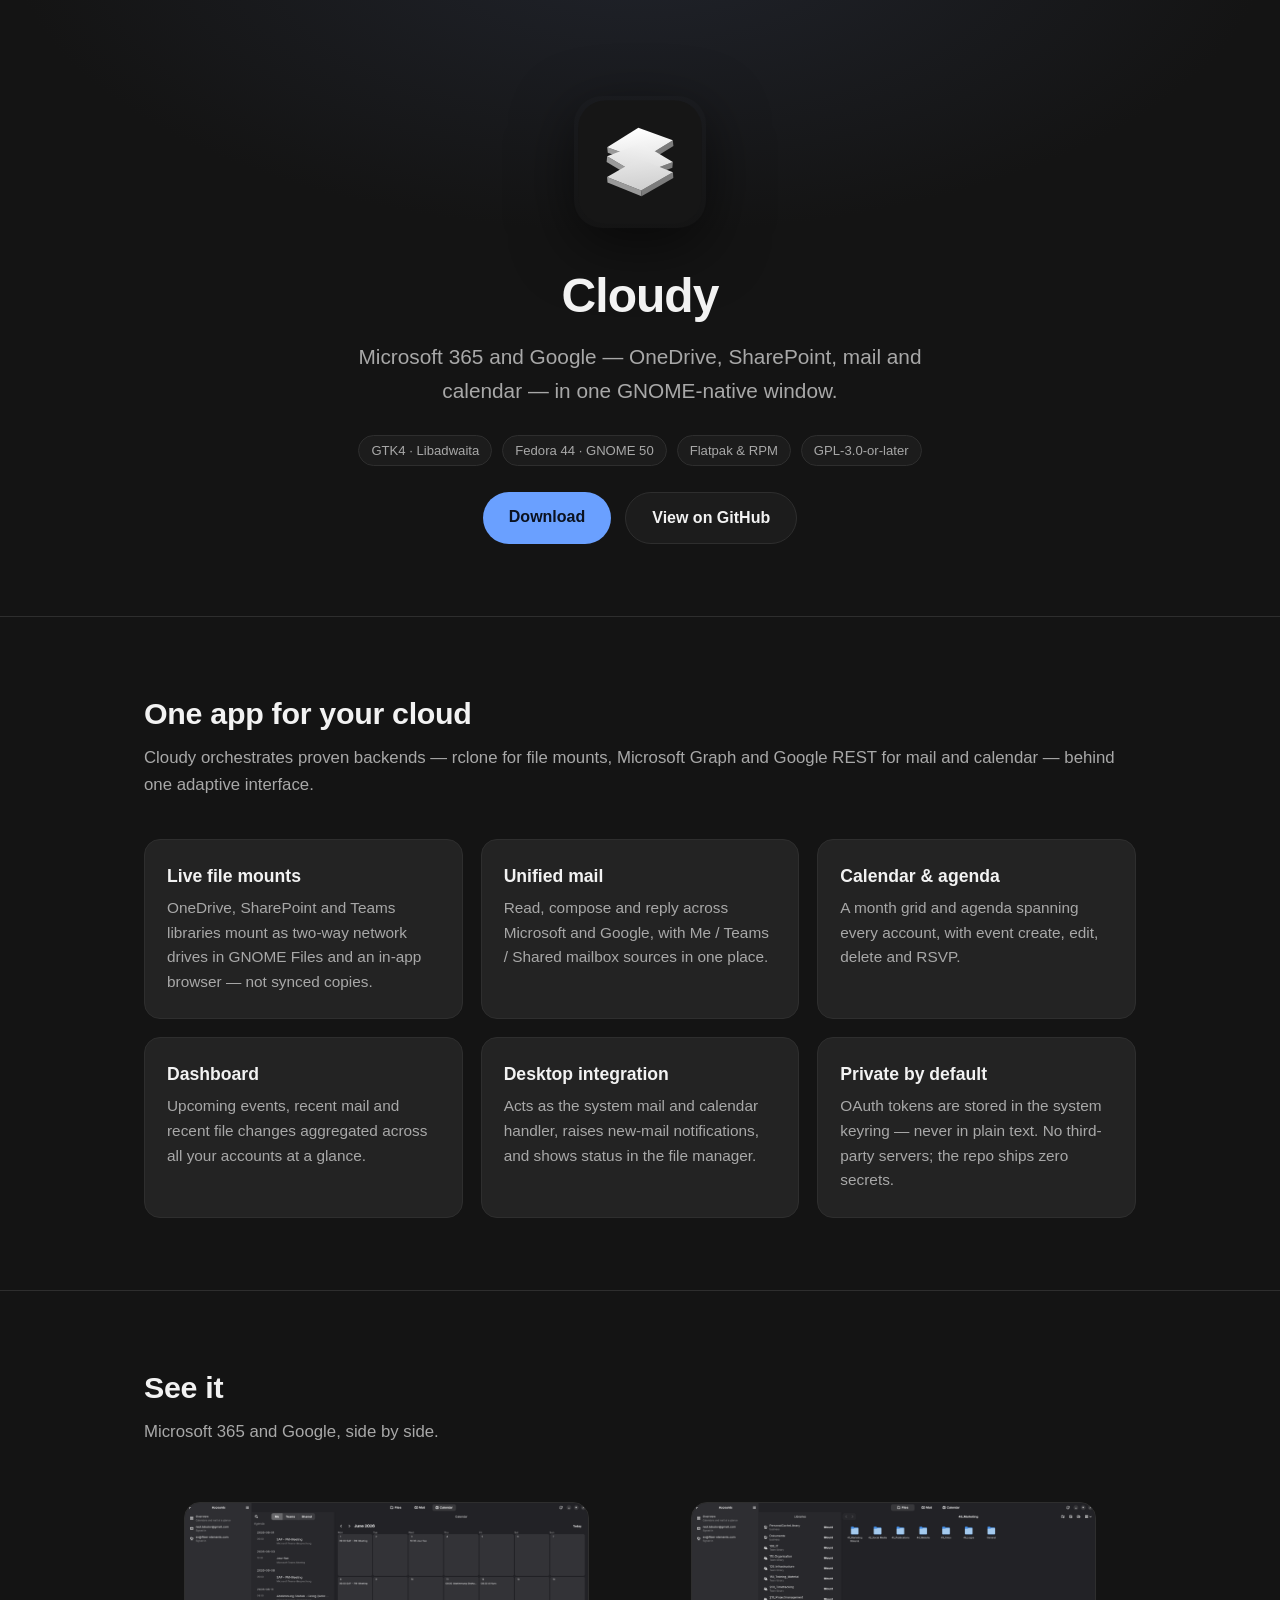
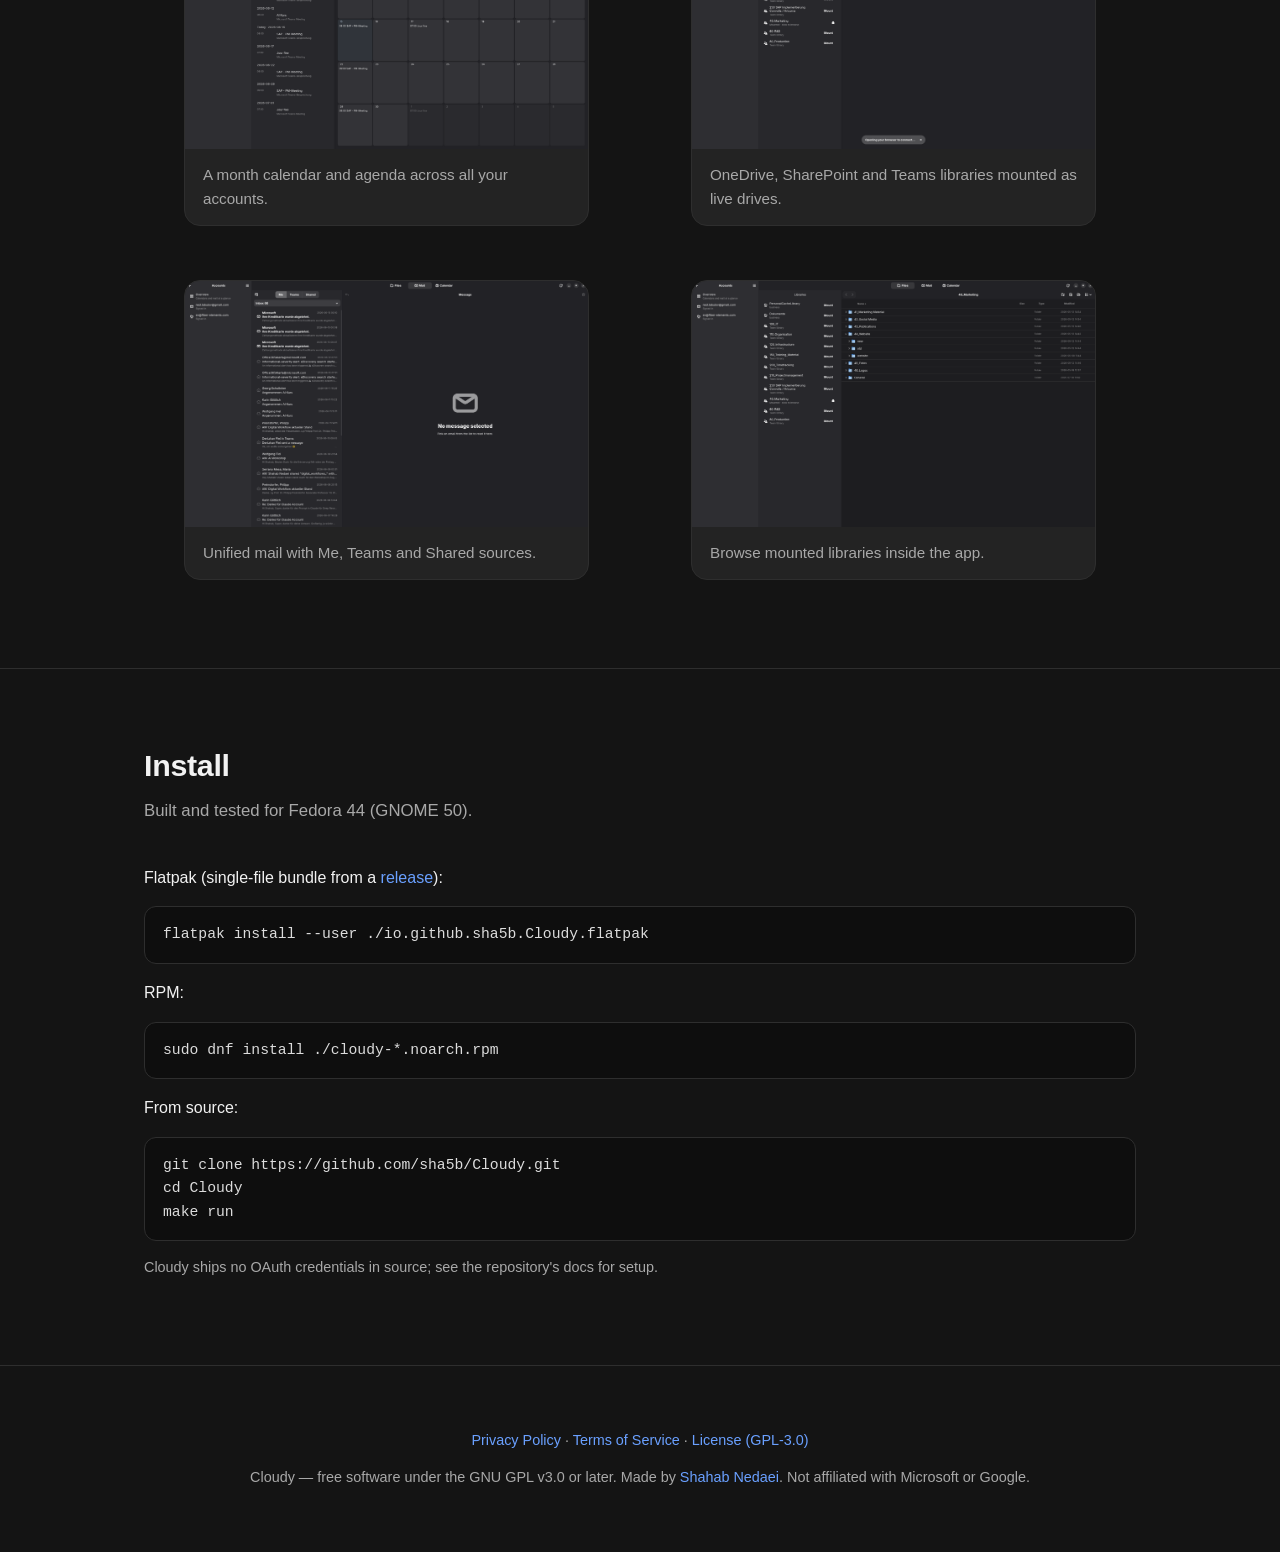
==== docs/index.html @ ebdd62d8 "Pages" ====
<!DOCTYPE html>
<!--
SPDX-License-Identifier: GPL-3.0-or-later
SPDX-FileCopyrightText: 2026 Shahab Nedaei
-->
<html lang="en">
<head>
  <meta charset="UTF-8" />
  <meta name="viewport" content="width=device-width, initial-scale=1.0" />
  <title>Cloudy — OneDrive, SharePoint & unified mail on Linux</title>
  <meta name="description" content="A native GTK4/Libadwaita app bringing Microsoft 365 (OneDrive, SharePoint, Teams, Mail, Calendar) and Google (Gmail, Calendar, Drive) into one GNOME-native window on Fedora." />
  <meta property="og:title" content="Cloudy" />
  <meta property="og:description" content="Microsoft 365 and Google — OneDrive, SharePoint, mail and calendar — in one GNOME-native app." />
  <meta property="og:image" content="https://raw.githubusercontent.com/sha5b/Cloudy/main/docs/assets/calendar.png" />
  <meta property="og:type" content="website" />
  <link rel="icon" href="assets/favicon.ico" sizes="any" />
  <link rel="icon" type="image/png" href="assets/favicon-32.png" />
  <link rel="stylesheet" href="assets/site.css" />
</head>
<body>

  <header class="hero">
    <img class="logo" src="assets/logo.svg" alt="Cloudy logo" />
    <h1>Cloudy</h1>
    <p class="tagline">Microsoft&nbsp;365 and Google — OneDrive, SharePoint, mail and calendar — in one GNOME-native window.</p>
    <div class="badges">
      <span class="badge">GTK4 · Libadwaita</span>
      <span class="badge">Fedora 44 · GNOME 50</span>
      <span class="badge">Flatpak &amp; RPM</span>
      <span class="badge">GPL-3.0-or-later</span>
    </div>
    <div class="cta">
      <a class="btn primary" href="https://github.com/sha5b/Cloudy/releases">Download</a>
      <a class="btn ghost" href="https://github.com/sha5b/Cloudy">View on GitHub</a>
    </div>
  </header>

  <section id="features">
    <div class="wrap">
      <h2>One app for your cloud</h2>
      <p class="lead">Cloudy orchestrates proven backends — rclone for file mounts, Microsoft&nbsp;Graph and Google&nbsp;REST for mail and calendar — behind one adaptive interface.</p>
      <div class="features">
        <div class="feature">
          <h3>Live file mounts</h3>
          <p>OneDrive, SharePoint and Teams libraries mount as two-way network drives in GNOME Files and an in-app browser — not synced copies.</p>
        </div>
        <div class="feature">
          <h3>Unified mail</h3>
          <p>Read, compose and reply across Microsoft and Google, with Me / Teams / Shared mailbox sources in one place.</p>
        </div>
        <div class="feature">
          <h3>Calendar &amp; agenda</h3>
          <p>A month grid and agenda spanning every account, with event create, edit, delete and RSVP.</p>
        </div>
        <div class="feature">
          <h3>Dashboard</h3>
          <p>Upcoming events, recent mail and recent file changes aggregated across all your accounts at a glance.</p>
        </div>
        <div class="feature">
          <h3>Desktop integration</h3>
          <p>Acts as the system mail and calendar handler, raises new-mail notifications, and shows status in the file manager.</p>
        </div>
        <div class="feature">
          <h3>Private by default</h3>
          <p>OAuth tokens are stored in the system keyring — never in plain text. No third-party servers; the repo ships zero secrets.</p>
        </div>
      </div>
    </div>
  </section>

  <section id="screenshots">
    <div class="wrap">
      <h2>See it</h2>
      <p class="lead">Microsoft&nbsp;365 and Google, side by side.</p>
      <div class="shots">
        <figure class="shot">
          <img src="assets/calendar.png" alt="Month calendar and agenda" loading="lazy" />
          <figcaption>A month calendar and agenda across all your accounts.</figcaption>
        </figure>
        <figure class="shot">
          <img src="assets/files-libraries.png" alt="OneDrive, SharePoint and Teams libraries" loading="lazy" />
          <figcaption>OneDrive, SharePoint and Teams libraries mounted as live drives.</figcaption>
        </figure>
        <figure class="shot">
          <img src="assets/mail.png" alt="Unified mail with Me, Teams and Shared sources" loading="lazy" />
          <figcaption>Unified mail with Me, Teams and Shared sources.</figcaption>
        </figure>
        <figure class="shot">
          <img src="assets/files-browser.png" alt="In-app file browser" loading="lazy" />
          <figcaption>Browse mounted libraries inside the app.</figcaption>
        </figure>
      </div>
    </div>
  </section>

  <section id="install" class="install">
    <div class="wrap">
      <h2>Install</h2>
      <p class="lead">Built and tested for Fedora&nbsp;44 (GNOME&nbsp;50).</p>
      <p>Flatpak (single-file bundle from a <a href="https://github.com/sha5b/Cloudy/releases">release</a>):</p>
      <pre>flatpak install --user ./io.github.sha5b.Cloudy.flatpak</pre>
      <p>RPM:</p>
      <pre>sudo dnf install ./cloudy-*.noarch.rpm</pre>
      <p>From source:</p>
      <pre>git clone https://github.com/sha5b/Cloudy.git
cd Cloudy
make run</pre>
      <p class="note">Cloudy ships no OAuth credentials in source; see the repository's docs for setup.</p>
    </div>
  </section>

  <footer>
    <p>
      <a href="privacy.html">Privacy Policy</a> ·
      <a href="terms.html">Terms of Service</a> ·
      <a href="https://github.com/sha5b/Cloudy/blob/main/COPYING">License (GPL-3.0)</a>
    </p>
    <p>Cloudy — free software under the GNU GPL v3.0 or later.
      Made by <a href="https://github.com/sha5b">Shahab Nedaei</a>.
      Not affiliated with Microsoft or Google.</p>
  </footer>

</body>
</html>
---- docs/assets/site.css ----
/* SPDX-License-Identifier: GPL-3.0-or-later
 * SPDX-FileCopyrightText: 2026 Shahab Nedaei
 * Cloudy project page styles. */

:root {
  --bg: #141414;
  --bg-2: #1c1c1c;
  --card: #232323;
  --line: #2e2e2e;
  --fg: #f2f2f2;
  --fg-dim: #a8a8a8;
  --accent: #6aa0ff;
  --radius: 16px;
  --maxw: 1040px;
}

* { box-sizing: border-box; }

html { scroll-behavior: smooth; }

body {
  margin: 0;
  background: var(--bg);
  color: var(--fg);
  font-family: -apple-system, "Inter", "Cantarell", "Segoe UI", Roboto, sans-serif;
  line-height: 1.6;
  -webkit-font-smoothing: antialiased;
}

a { color: var(--accent); text-decoration: none; }
a:hover { text-decoration: underline; }

.wrap { max-width: var(--maxw); margin: 0 auto; padding: 0 24px; }

/* Hero */
.hero {
  text-align: center;
  padding: 96px 24px 72px;
  background: radial-gradient(900px 420px at 50% -10%, #20232b 0%, var(--bg) 70%);
  border-bottom: 1px solid var(--line);
}
.hero img.logo {
  width: 132px; height: 132px;
  border-radius: 28px;
  box-shadow: 0 18px 60px rgba(0,0,0,.55);
}
.hero h1 { font-size: 3rem; margin: 22px 0 6px; letter-spacing: -0.02em; }
.hero .tagline { font-size: 1.3rem; color: var(--fg-dim); margin: 0 auto 28px; max-width: 640px; }

.badges { display: flex; gap: 10px; justify-content: center; flex-wrap: wrap; margin-bottom: 26px; }
.badge {
  font-size: .82rem; color: var(--fg-dim);
  border: 1px solid var(--line); border-radius: 999px;
  padding: 4px 12px; background: var(--bg-2);
}

.cta { display: flex; gap: 14px; justify-content: center; flex-wrap: wrap; }
.btn {
  display: inline-block; padding: 12px 26px; border-radius: 999px;
  font-weight: 600; font-size: 1rem;
}
.btn.primary { background: var(--accent); color: #0b1220; }
.btn.primary:hover { filter: brightness(1.08); text-decoration: none; }
.btn.ghost { border: 1px solid var(--line); color: var(--fg); background: var(--bg-2); }
.btn.ghost:hover { border-color: var(--accent); text-decoration: none; }

/* Sections */
section { padding: 72px 0; border-bottom: 1px solid var(--line); }
section h2 { font-size: 1.9rem; margin: 0 0 8px; letter-spacing: -0.01em; }
section .lead { color: var(--fg-dim); margin: 0 0 40px; font-size: 1.05rem; }

/* Features */
.features { display: grid; grid-template-columns: repeat(auto-fit, minmax(260px, 1fr)); gap: 18px; }
.feature {
  background: var(--card); border: 1px solid var(--line);
  border-radius: var(--radius); padding: 22px 22px 24px;
}
.feature h3 { margin: 0 0 6px; font-size: 1.1rem; }
.feature p { margin: 0; color: var(--fg-dim); font-size: .96rem; }

/* Screenshots */
.shots { display: grid; grid-template-columns: 1fr 1fr; gap: 22px; }
.shot { background: var(--card); border: 1px solid var(--line); border-radius: var(--radius); overflow: hidden; }
.shot img { display: block; width: 100%; height: auto; }
.shot figcaption { padding: 14px 18px; color: var(--fg-dim); font-size: .95rem; }
@media (max-width: 720px) { .shots { grid-template-columns: 1fr; } .hero h1 { font-size: 2.3rem; } }

/* Install */
.install pre {
  background: #0e0e0e; border: 1px solid var(--line); border-radius: 12px;
  padding: 16px 18px; overflow-x: auto; color: #dcdcdc; font-size: .92rem;
  font-family: "JetBrains Mono", "Fira Code", ui-monospace, SFMono-Regular, monospace;
}
.note { color: var(--fg-dim); font-size: .9rem; }

footer { text-align: center; color: var(--fg-dim); padding: 48px 24px; font-size: .9rem; }
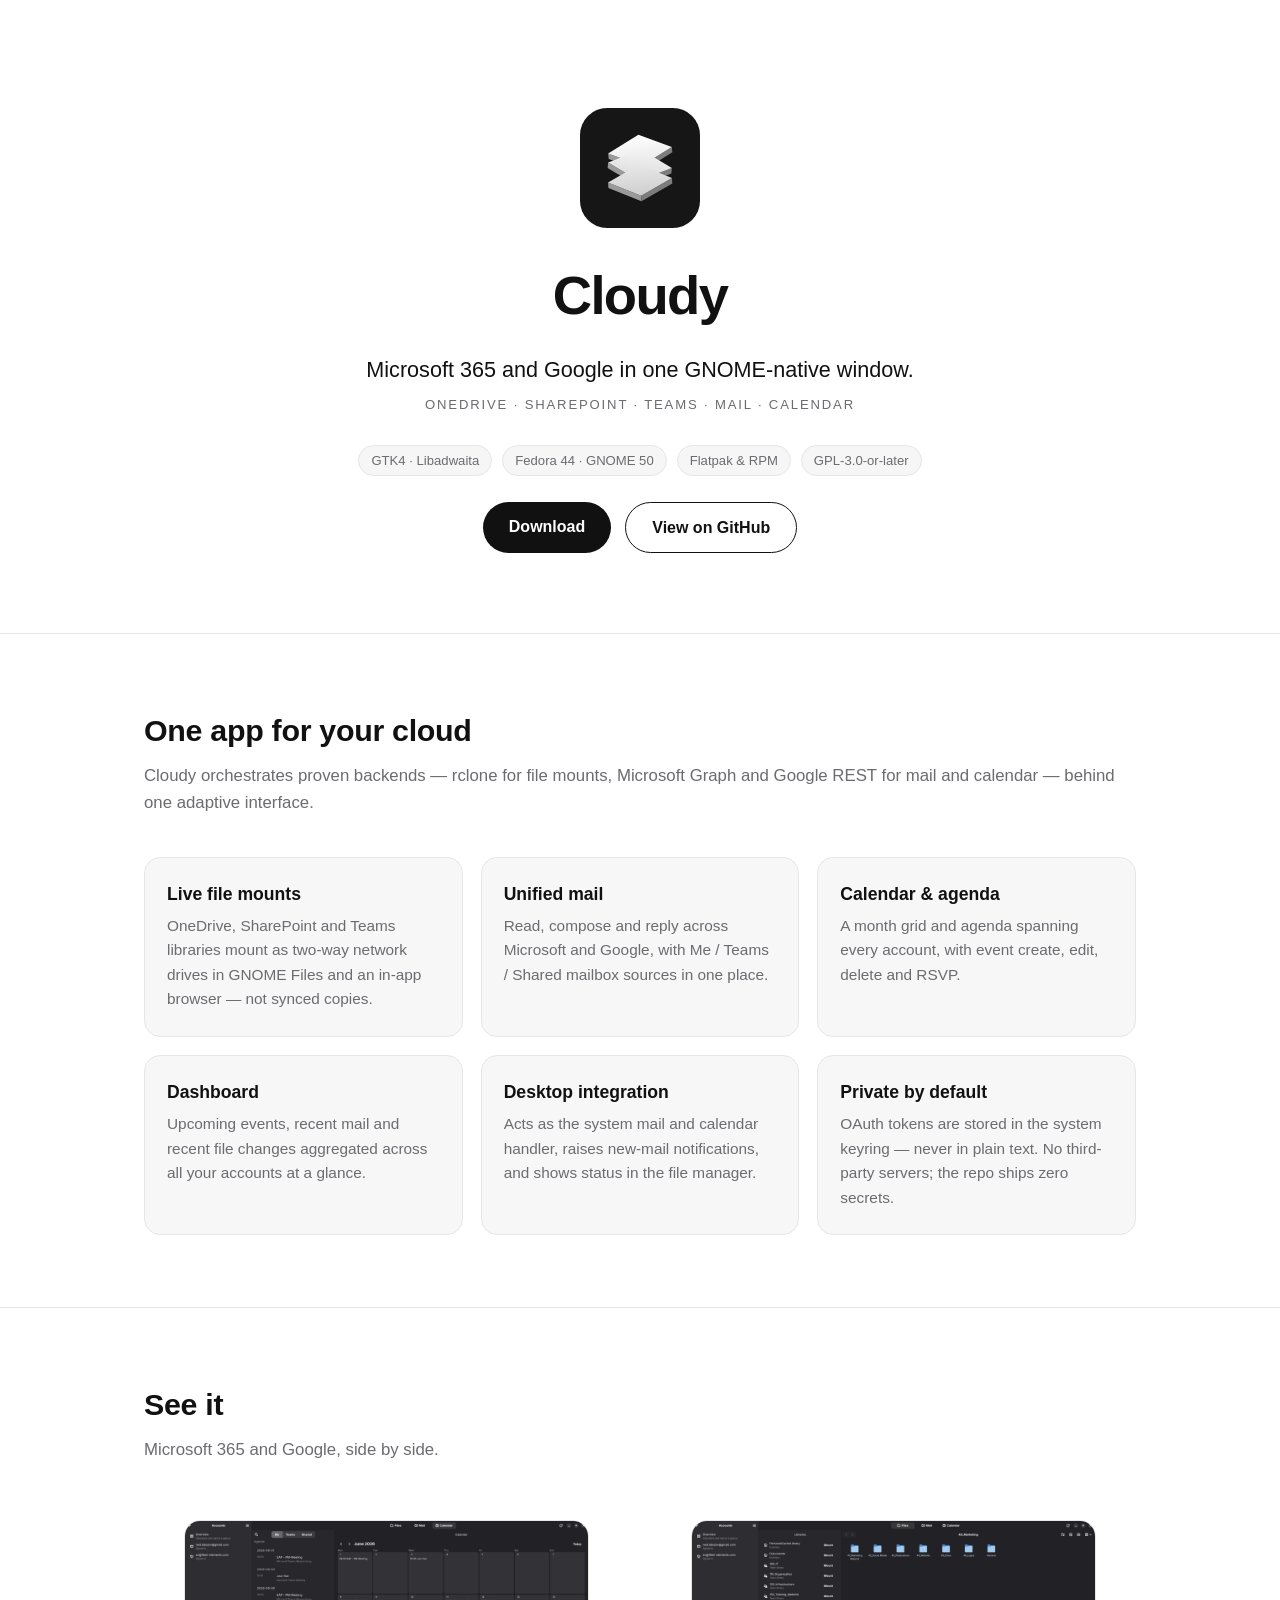
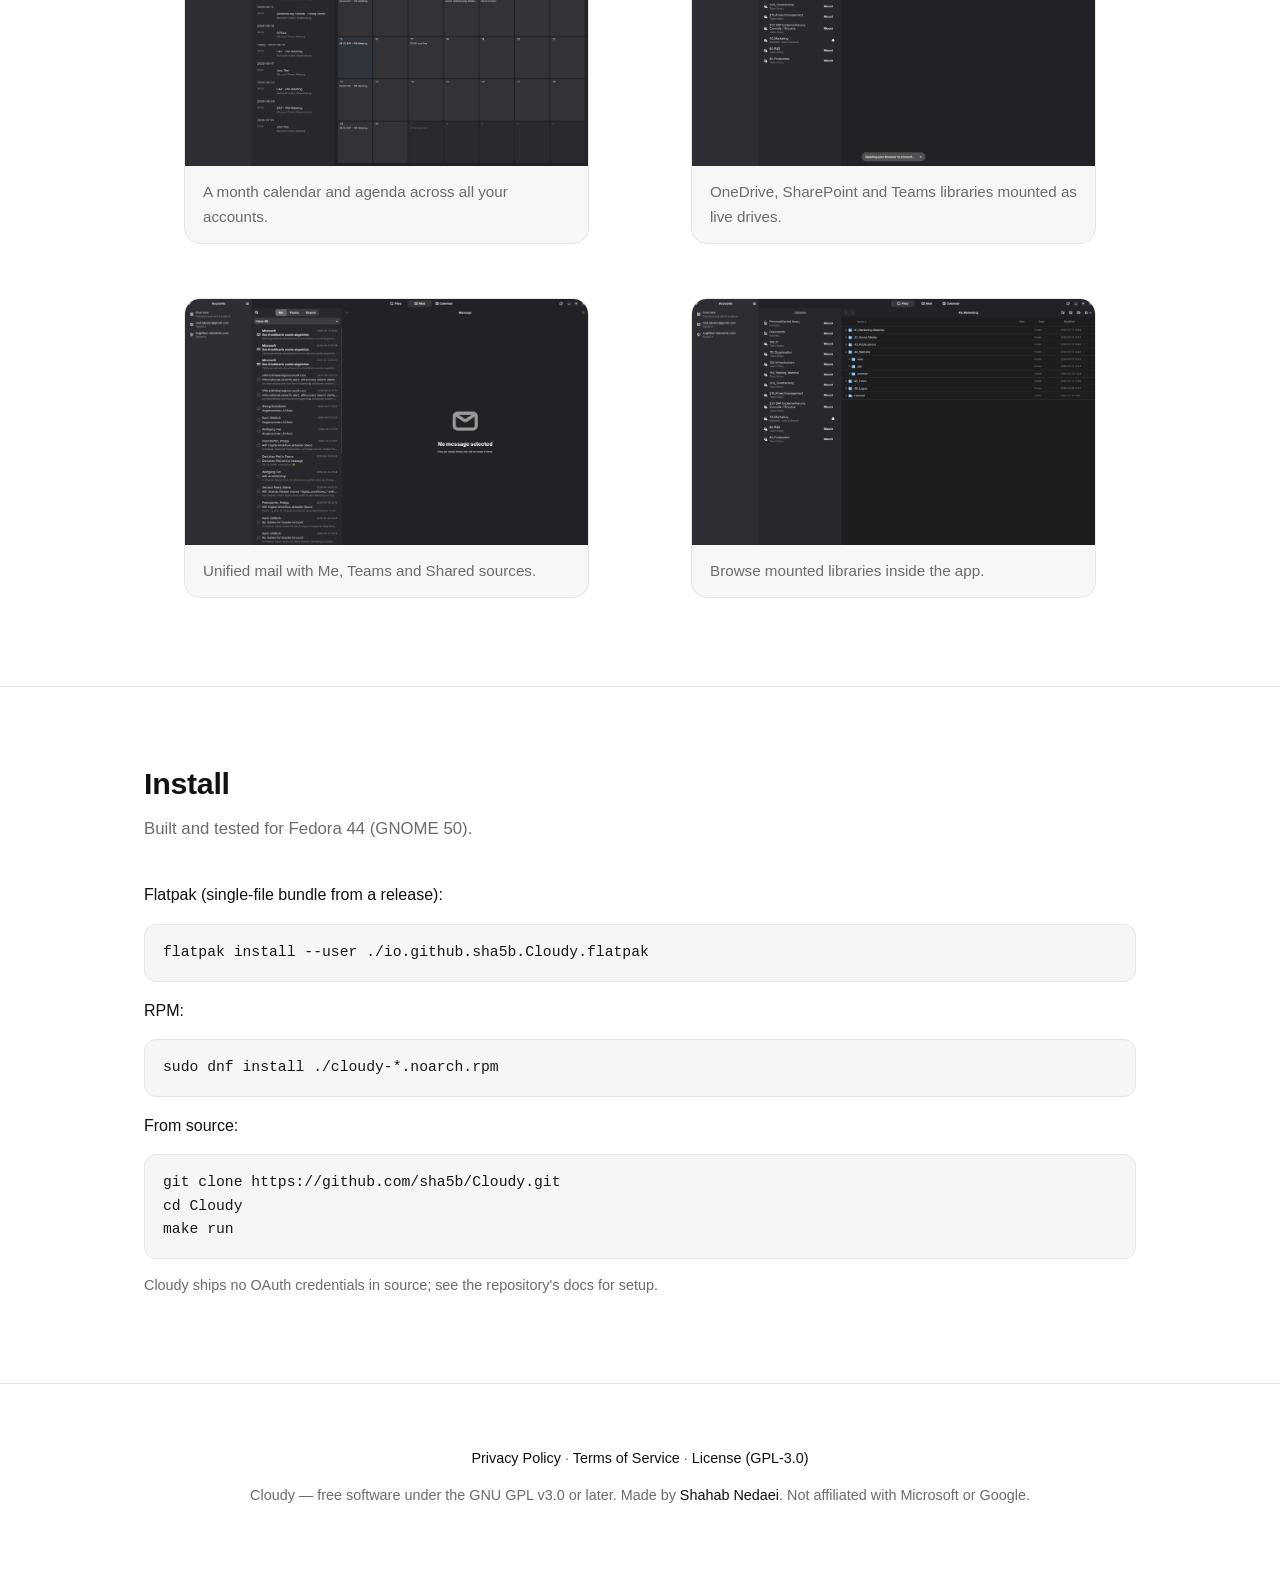
==== commit 3e3d72af: "Updat eActions" ====
--- a/docs/index.html
+++ b/docs/index.html
@@ -11,8 +11,15 @@
   <meta name="description" content="A native GTK4/Libadwaita app bringing Microsoft 365 (OneDrive, SharePoint, Teams, Mail, Calendar) and Google (Gmail, Calendar, Drive) into one GNOME-native window on Fedora." />
   <meta property="og:title" content="Cloudy" />
   <meta property="og:description" content="Microsoft 365 and Google — OneDrive, SharePoint, mail and calendar — in one GNOME-native app." />
-  <meta property="og:image" content="https://raw.githubusercontent.com/sha5b/Cloudy/main/docs/assets/calendar.png" />
+  <meta property="og:image" content="https://raw.githubusercontent.com/sha5b/Cloudy/main/docs/assets/og-image.png" />
+  <meta property="og:image:width" content="1200" />
+  <meta property="og:image:height" content="630" />
   <meta property="og:type" content="website" />
+  <meta property="og:url" content="https://sha5b.github.io/Cloudy/" />
+  <meta name="twitter:card" content="summary_large_image" />
+  <meta name="twitter:title" content="Cloudy" />
+  <meta name="twitter:description" content="Microsoft 365 and Google — OneDrive, SharePoint, mail and calendar — in one GNOME-native app." />
+  <meta name="twitter:image" content="https://raw.githubusercontent.com/sha5b/Cloudy/main/docs/assets/og-image.png" />
   <link rel="icon" href="assets/favicon.ico" sizes="any" />
   <link rel="icon" type="image/png" href="assets/favicon-32.png" />
   <link rel="stylesheet" href="assets/site.css" />
@@ -22,7 +29,8 @@
   <header class="hero">
     <img class="logo" src="assets/logo.svg" alt="Cloudy logo" />
     <h1>Cloudy</h1>
-    <p class="tagline">Microsoft&nbsp;365 and Google — OneDrive, SharePoint, mail and calendar — in one GNOME-native window.</p>
+    <p class="tagline">Microsoft&nbsp;365 and Google in one GNOME-native window.</p>
+    <p class="subtagline">OneDrive · SharePoint · Teams · Mail · Calendar</p>
     <div class="badges">
       <span class="badge">GTK4 · Libadwaita</span>
       <span class="badge">Fedora 44 · GNOME 50</span>
--- a/docs/assets/site.css
+++ b/docs/assets/site.css
@@ -3,13 +3,14 @@
  * Cloudy project page styles. */
 
 :root {
-  --bg: #141414;
-  --bg-2: #1c1c1c;
-  --card: #232323;
-  --line: #2e2e2e;
-  --fg: #f2f2f2;
-  --fg-dim: #a8a8a8;
-  --accent: #6aa0ff;
+  --bg: #ffffff;
+  --bg-2: #f6f6f7;
+  --card: #f7f7f8;
+  --line: #e6e6e9;
+  --fg: #111111;
+  --fg-dim: #6b6b70;
+  --accent: #111111;
+  --accent-hover: #333333;
   --radius: 16px;
   --maxw: 1040px;
 }
@@ -35,17 +36,28 @@
 /* Hero */
 .hero {
   text-align: center;
-  padding: 96px 24px 72px;
-  background: radial-gradient(900px 420px at 50% -10%, #20232b 0%, var(--bg) 70%);
+  padding: 104px 24px 80px;
+  background: var(--bg);
   border-bottom: 1px solid var(--line);
 }
+/* Logo sits flush — no shadow/rounded box, so it doesn't read as a white tile. */
 .hero img.logo {
-  width: 132px; height: 132px;
-  border-radius: 28px;
-  box-shadow: 0 18px 60px rgba(0,0,0,.55);
+  width: 128px; height: 128px;
+  display: block;
+  margin: 0 auto;
 }
-.hero h1 { font-size: 3rem; margin: 22px 0 6px; letter-spacing: -0.02em; }
-.hero .tagline { font-size: 1.3rem; color: var(--fg-dim); margin: 0 auto 28px; max-width: 640px; }
+.hero h1 {
+  font-size: 3.4rem; font-weight: 800;
+  margin: 20px 0 14px; letter-spacing: -0.03em; color: var(--fg);
+}
+.hero .tagline {
+  font-size: 1.35rem; color: var(--fg); margin: 0 auto 6px;
+  max-width: 680px; font-weight: 500;
+}
+.hero .subtagline {
+  font-size: .82rem; color: var(--fg-dim); margin: 0 auto 30px;
+  text-transform: uppercase; letter-spacing: .14em;
+}
 
 .badges { display: flex; gap: 10px; justify-content: center; flex-wrap: wrap; margin-bottom: 26px; }
 .badge {
@@ -59,10 +71,10 @@
   display: inline-block; padding: 12px 26px; border-radius: 999px;
   font-weight: 600; font-size: 1rem;
 }
-.btn.primary { background: var(--accent); color: #0b1220; }
-.btn.primary:hover { filter: brightness(1.08); text-decoration: none; }
-.btn.ghost { border: 1px solid var(--line); color: var(--fg); background: var(--bg-2); }
-.btn.ghost:hover { border-color: var(--accent); text-decoration: none; }
+.btn.primary { background: var(--accent); color: #ffffff; }
+.btn.primary:hover { background: var(--accent-hover); text-decoration: none; }
+.btn.ghost { border: 1px solid var(--fg); color: var(--fg); background: transparent; }
+.btn.ghost:hover { background: var(--fg); color: #ffffff; text-decoration: none; }
 
 /* Sections */
 section { padding: 72px 0; border-bottom: 1px solid var(--line); }
@@ -87,8 +99,8 @@
 
 /* Install */
 .install pre {
-  background: #0e0e0e; border: 1px solid var(--line); border-radius: 12px;
-  padding: 16px 18px; overflow-x: auto; color: #dcdcdc; font-size: .92rem;
+  background: var(--bg-2); border: 1px solid var(--line); border-radius: 12px;
+  padding: 16px 18px; overflow-x: auto; color: #18181b; font-size: .92rem;
   font-family: "JetBrains Mono", "Fira Code", ui-monospace, SFMono-Regular, monospace;
 }
 .note { color: var(--fg-dim); font-size: .9rem; }
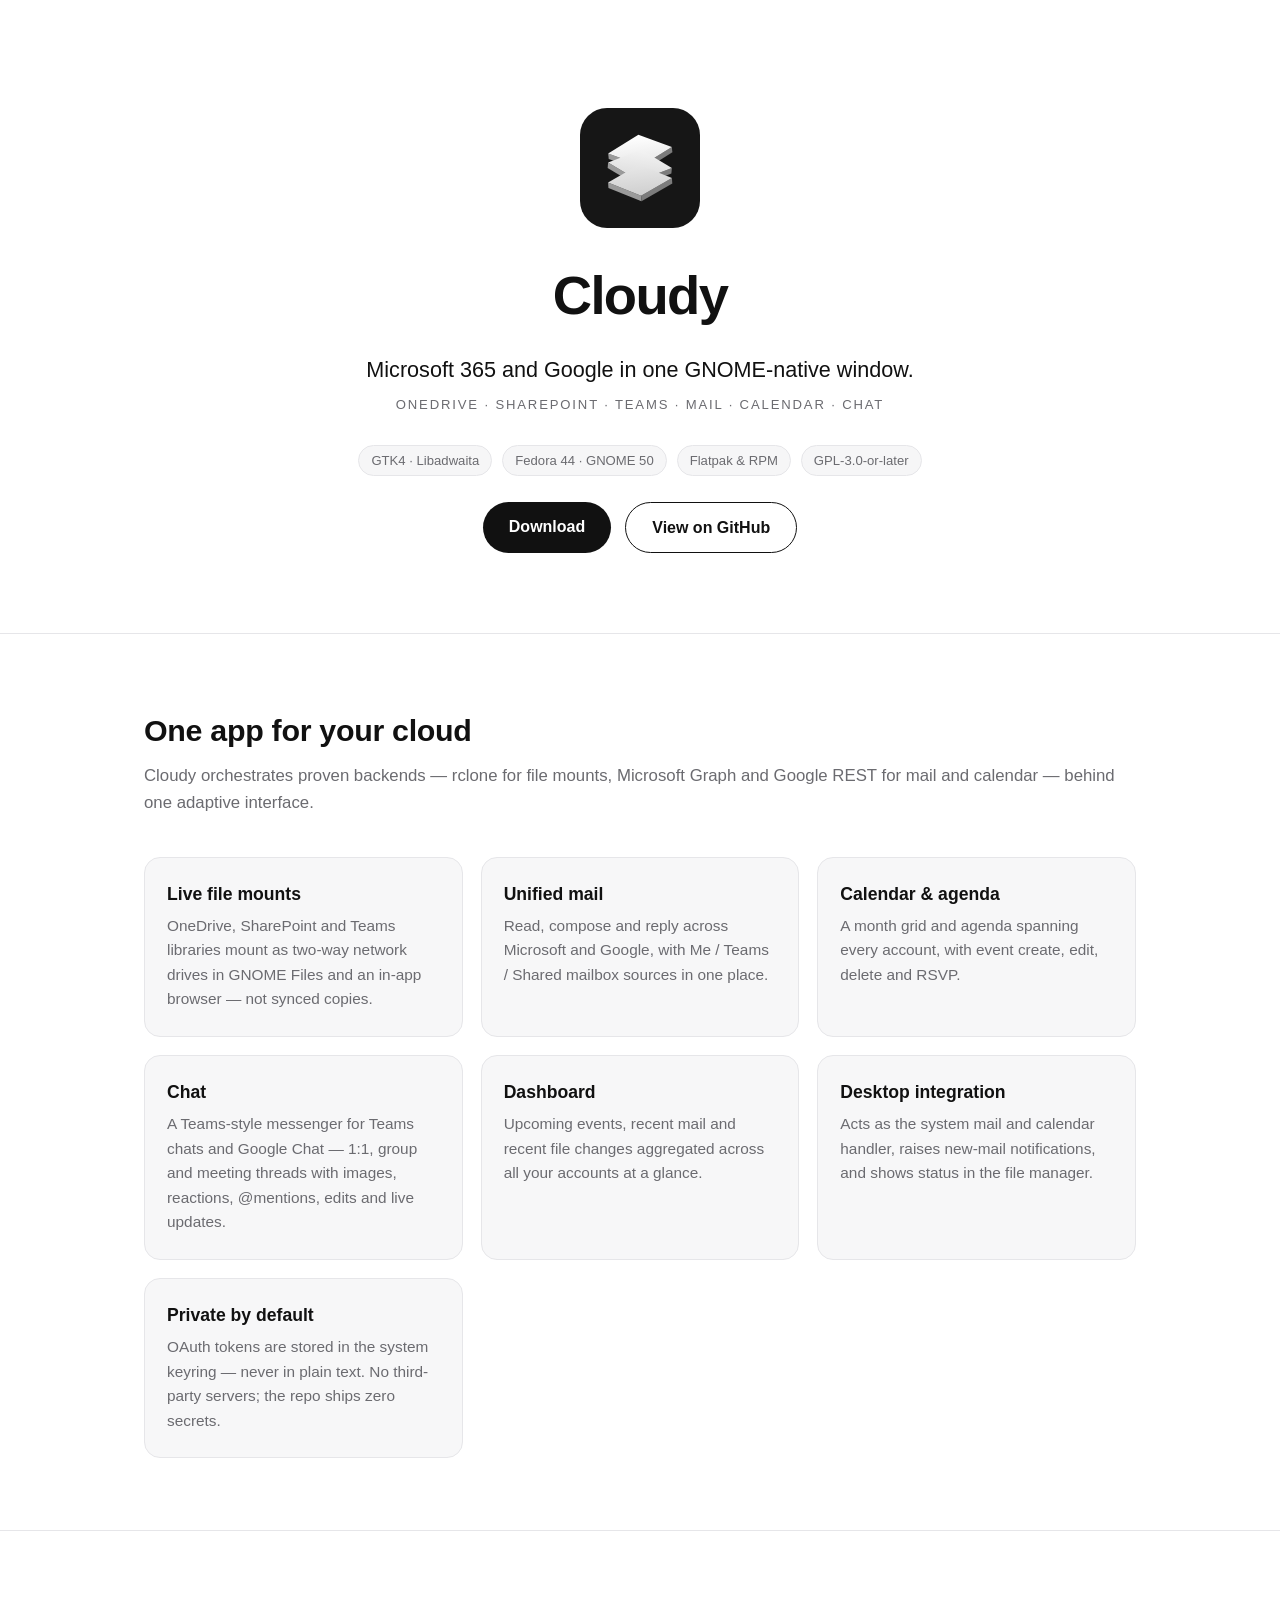
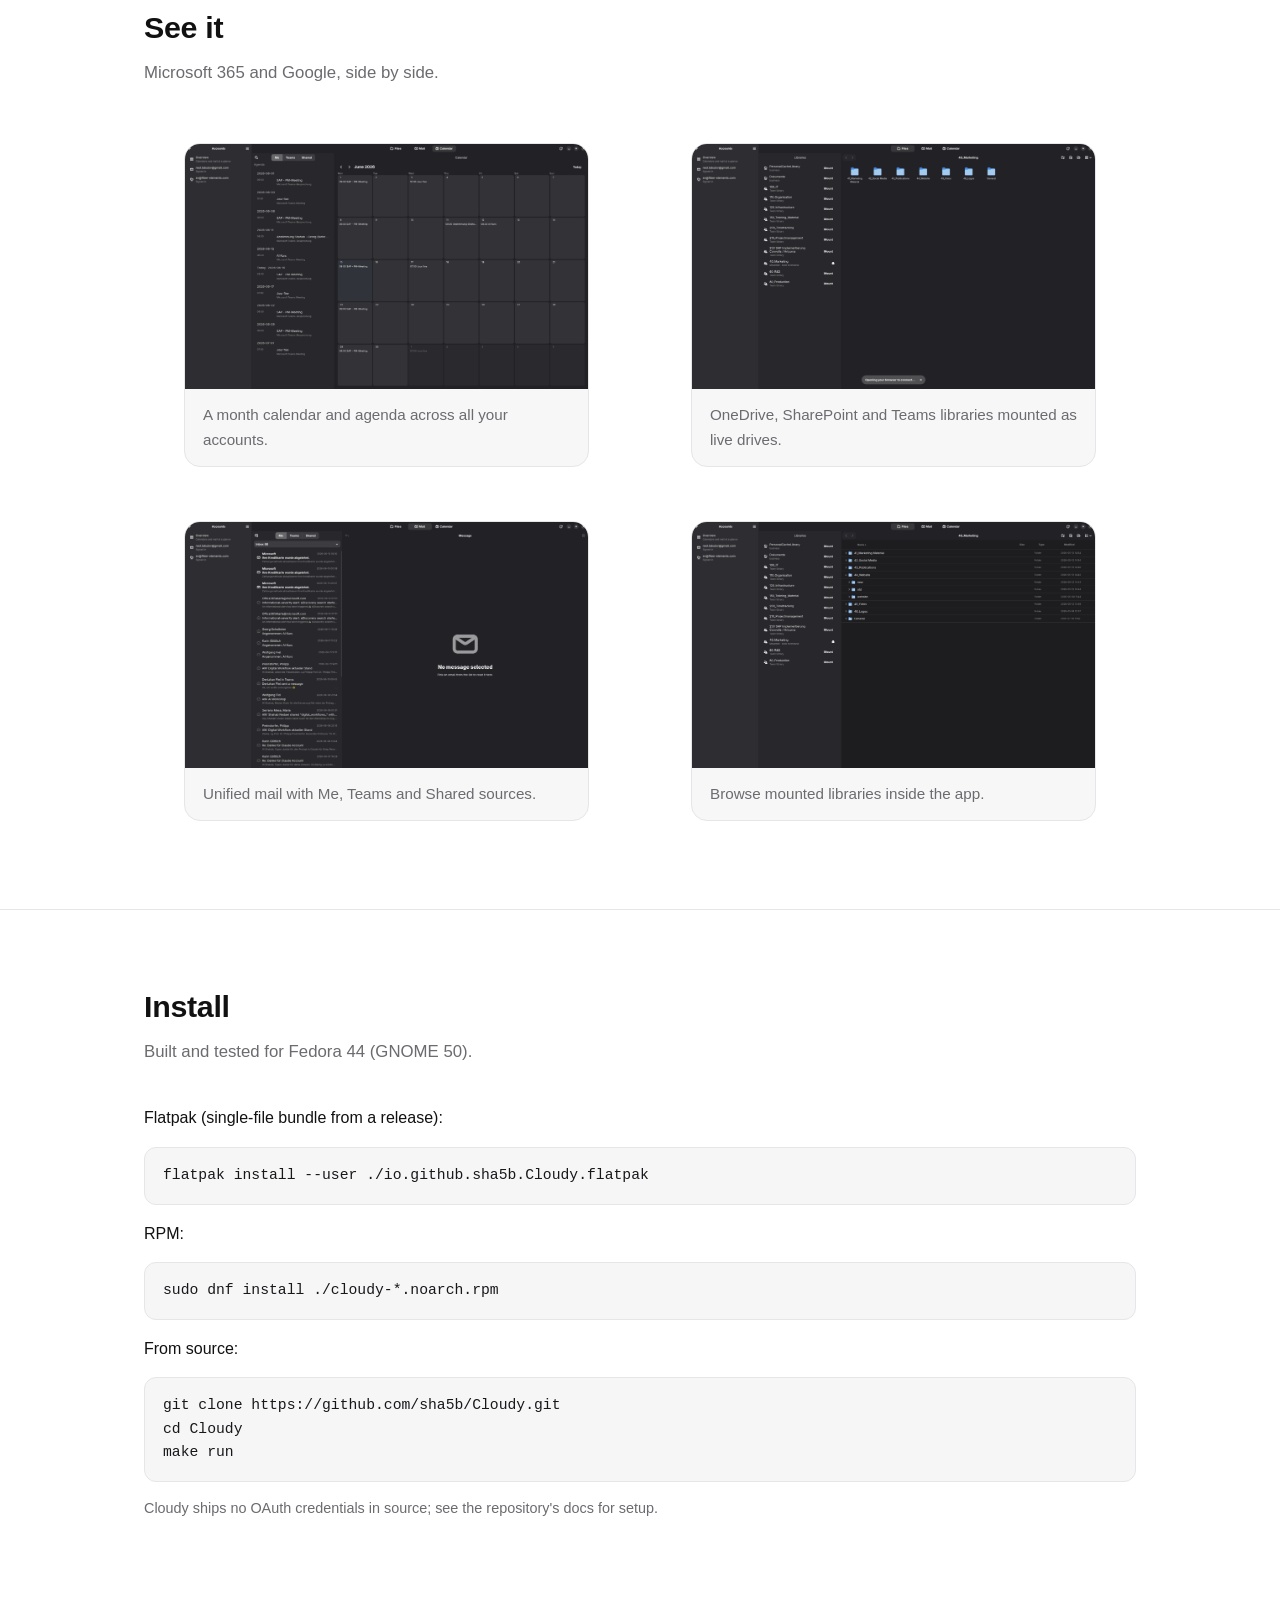
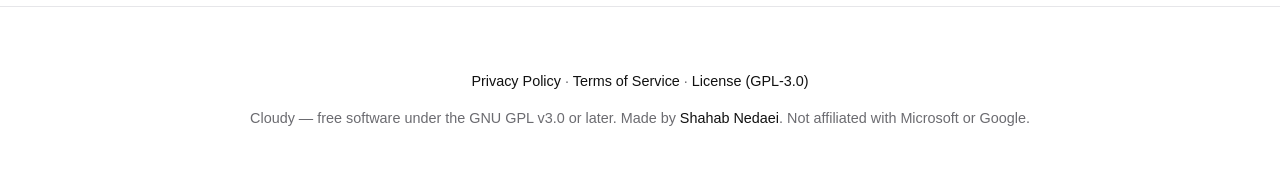
==== commit 3730c10f: "Add Chat capability with enhanced UI and performance improvements" ====
--- a/docs/index.html
+++ b/docs/index.html
@@ -8,7 +8,7 @@
   <meta charset="UTF-8" />
   <meta name="viewport" content="width=device-width, initial-scale=1.0" />
   <title>Cloudy — OneDrive, SharePoint & unified mail on Linux</title>
-  <meta name="description" content="A native GTK4/Libadwaita app bringing Microsoft 365 (OneDrive, SharePoint, Teams, Mail, Calendar) and Google (Gmail, Calendar, Drive) into one GNOME-native window on Fedora." />
+  <meta name="description" content="A native GTK4/Libadwaita app bringing Microsoft 365 (OneDrive, SharePoint, Teams, Mail, Calendar, Chat) and Google (Gmail, Calendar, Drive, Chat) into one GNOME-native window on Fedora." />
   <meta property="og:title" content="Cloudy" />
   <meta property="og:description" content="Microsoft 365 and Google — OneDrive, SharePoint, mail and calendar — in one GNOME-native app." />
   <meta property="og:image" content="https://raw.githubusercontent.com/sha5b/Cloudy/main/docs/assets/og-image.png" />
@@ -30,7 +30,7 @@
     <img class="logo" src="assets/logo.svg" alt="Cloudy logo" />
     <h1>Cloudy</h1>
     <p class="tagline">Microsoft&nbsp;365 and Google in one GNOME-native window.</p>
-    <p class="subtagline">OneDrive · SharePoint · Teams · Mail · Calendar</p>
+    <p class="subtagline">OneDrive · SharePoint · Teams · Mail · Calendar · Chat</p>
     <div class="badges">
       <span class="badge">GTK4 · Libadwaita</span>
       <span class="badge">Fedora 44 · GNOME 50</span>
@@ -59,6 +59,10 @@
         <div class="feature">
           <h3>Calendar &amp; agenda</h3>
           <p>A month grid and agenda spanning every account, with event create, edit, delete and RSVP.</p>
+        </div>
+        <div class="feature">
+          <h3>Chat</h3>
+          <p>A Teams-style messenger for Teams chats and Google Chat — 1:1, group and meeting threads with images, reactions, @mentions, edits and live updates.</p>
         </div>
         <div class="feature">
           <h3>Dashboard</h3>
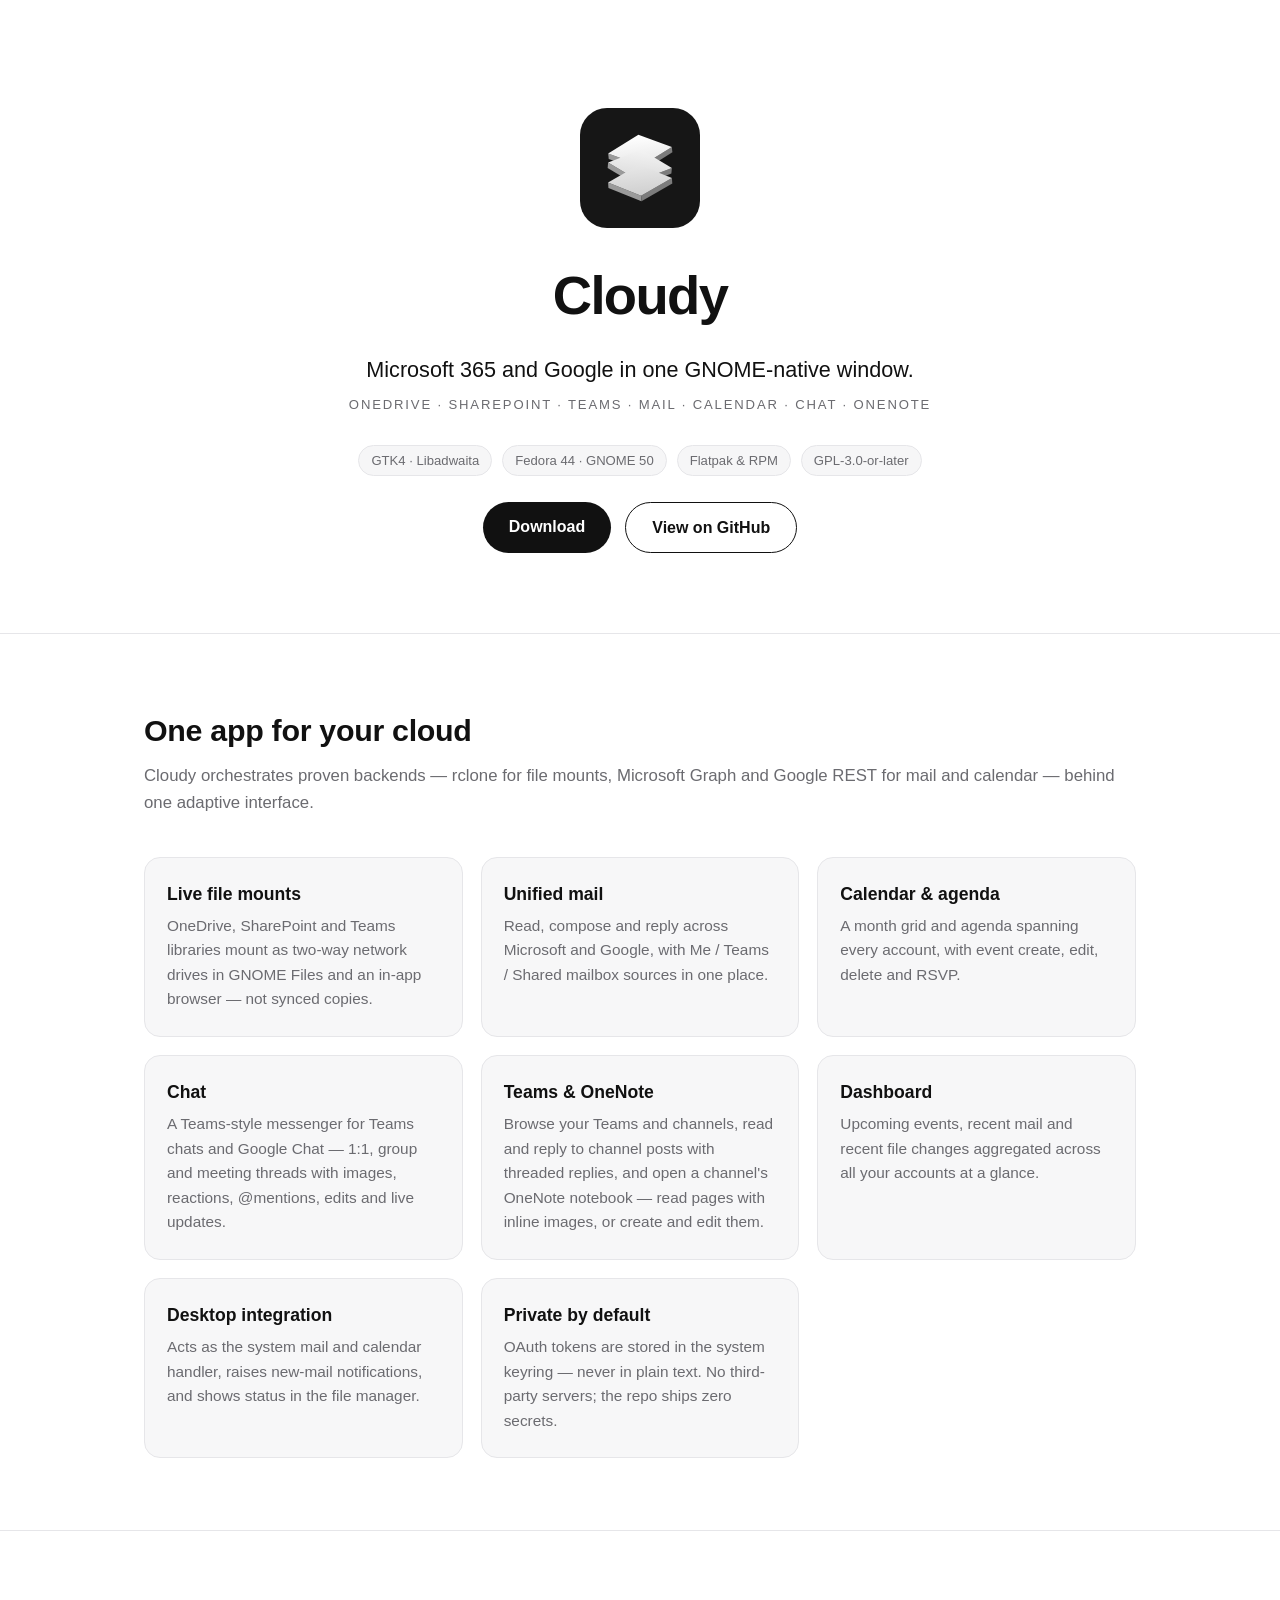
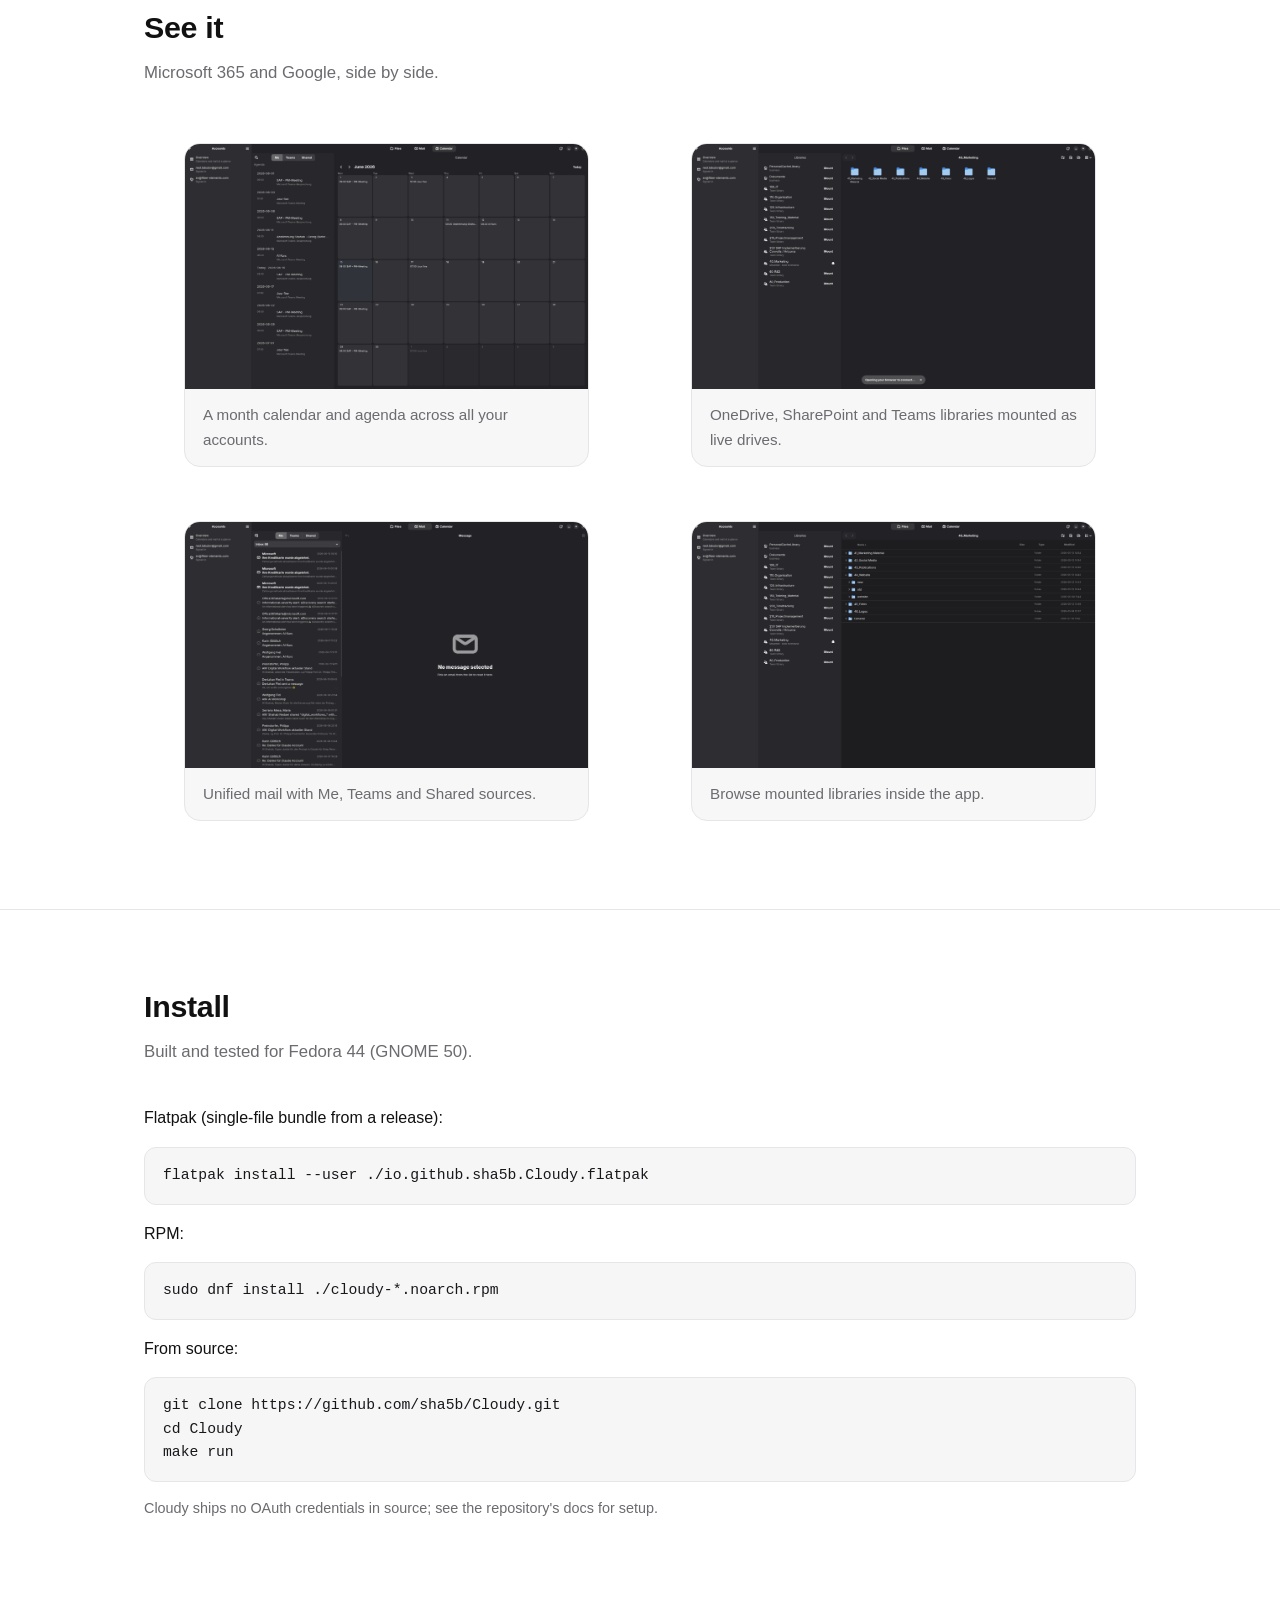
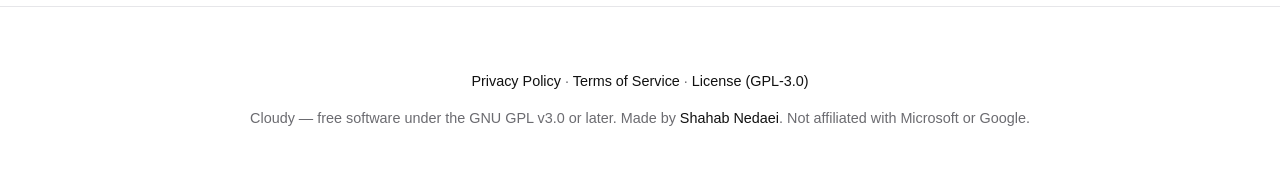
==== commit c55e4ec8: "Release 0.2.1 — Teams channels + OneNote Add a top-level Teams capability/tab (Microsoft work/school" ====
--- a/docs/index.html
+++ b/docs/index.html
@@ -30,7 +30,7 @@
     <img class="logo" src="assets/logo.svg" alt="Cloudy logo" />
     <h1>Cloudy</h1>
     <p class="tagline">Microsoft&nbsp;365 and Google in one GNOME-native window.</p>
-    <p class="subtagline">OneDrive · SharePoint · Teams · Mail · Calendar · Chat</p>
+    <p class="subtagline">OneDrive · SharePoint · Teams · Mail · Calendar · Chat · OneNote</p>
     <div class="badges">
       <span class="badge">GTK4 · Libadwaita</span>
       <span class="badge">Fedora 44 · GNOME 50</span>
@@ -63,6 +63,10 @@
         <div class="feature">
           <h3>Chat</h3>
           <p>A Teams-style messenger for Teams chats and Google Chat — 1:1, group and meeting threads with images, reactions, @mentions, edits and live updates.</p>
+        </div>
+        <div class="feature">
+          <h3>Teams &amp; OneNote</h3>
+          <p>Browse your Teams and channels, read and reply to channel posts with threaded replies, and open a channel's OneNote notebook — read pages with inline images, or create and edit them.</p>
         </div>
         <div class="feature">
           <h3>Dashboard</h3>
